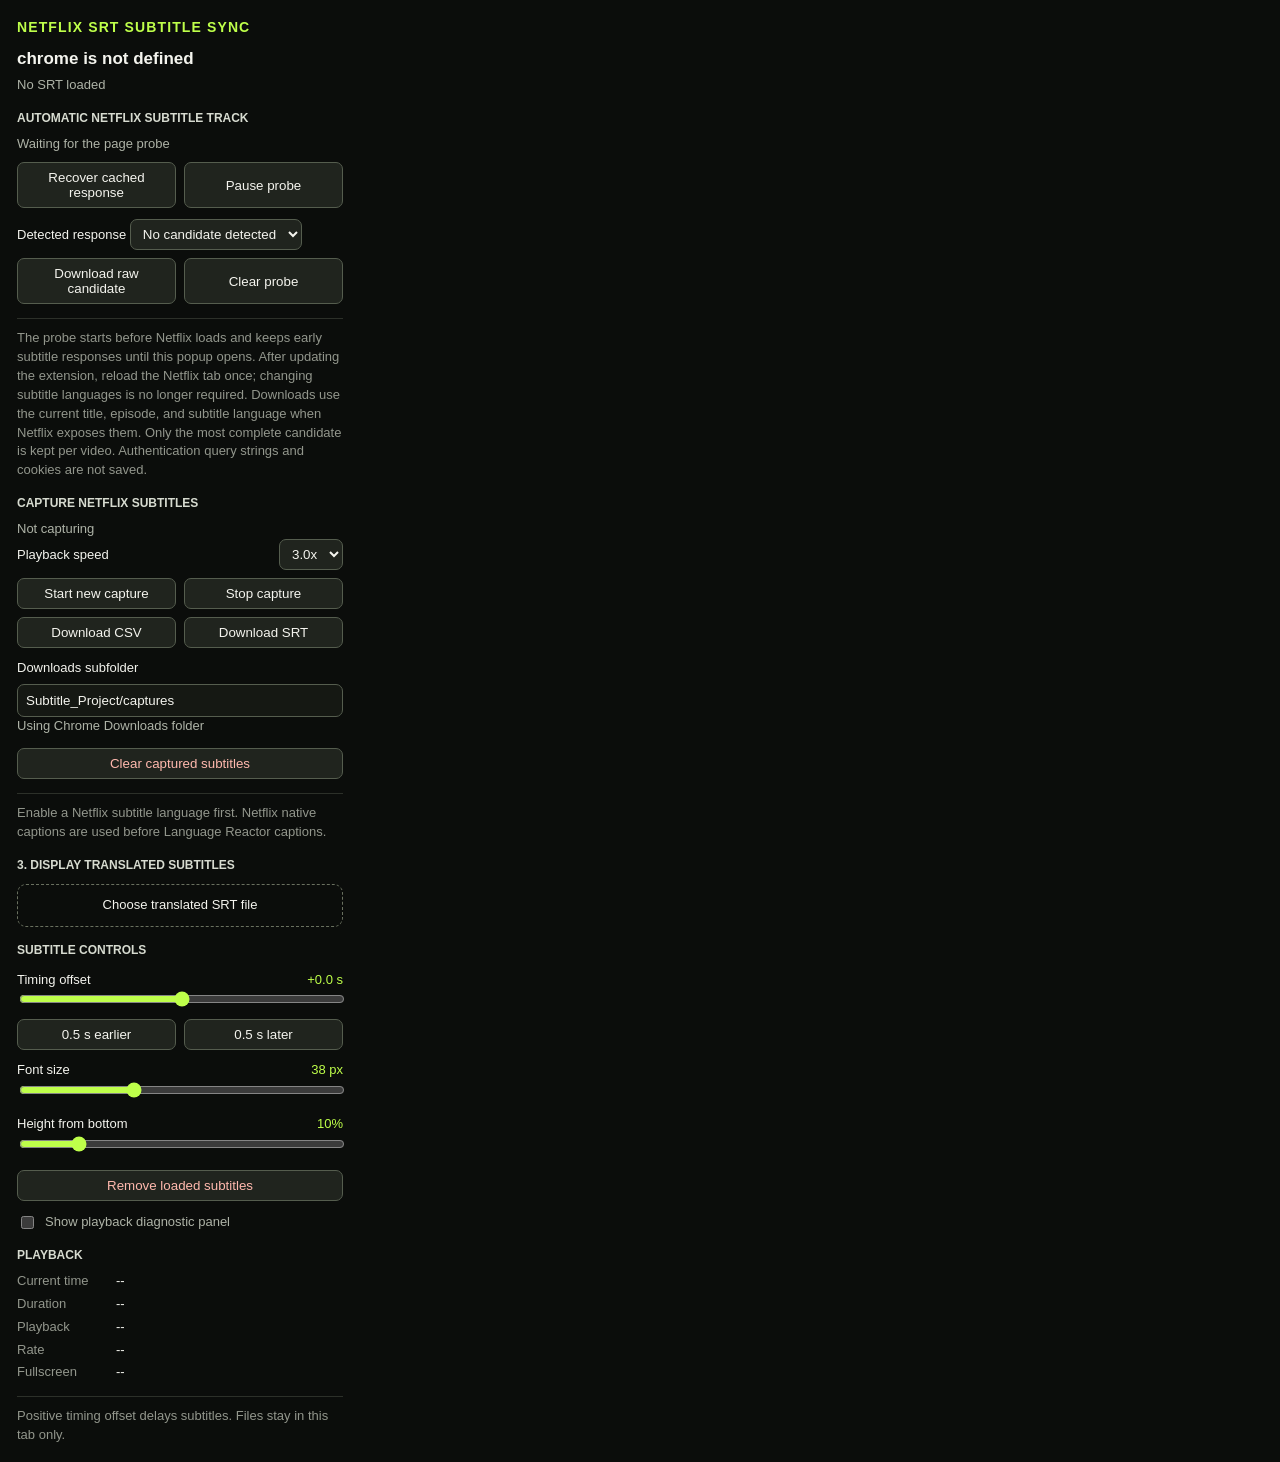
==== chrome_extension/popup.html @ 33a21f33 "feat: add Netflix subtitle capture and translation workflow" ====
<!doctype html>
<html lang="en">
  <head>
    <meta charset="utf-8" />
    <meta name="viewport" content="width=device-width, initial-scale=1" />
    <title>Subtitle Sync</title>
    <style>
      :root { color-scheme: dark; }
      * { box-sizing: border-box; }
      body {
        width: 360px;
        margin: 0;
        background: #0b0d0b;
        color: #f4f4ee;
        font: 13px/1.45 Arial, sans-serif;
      }
      main { padding: 17px; }
      h1 { color: #beff4a; font-size: 14px; letter-spacing: 0.08em; margin: 0 0 10px; }
      h2 { color: #d7dbd0; font-size: 12px; margin: 15px 0 8px; text-transform: uppercase; }
      #status { font-size: 17px; font-weight: 700; margin-bottom: 4px; }
      #fileStatus { color: #aeb3a7; min-height: 19px; overflow-wrap: anywhere; }
      .file-picker {
        display: block;
        border: 1px dashed #69705f;
        border-radius: 9px;
        cursor: pointer;
        margin-top: 10px;
        padding: 11px;
        text-align: center;
      }
      .file-picker:hover { border-color: #beff4a; }
      input[type="file"] { display: none; }
      .control { margin-top: 11px; }
      .control-row { align-items: center; display: flex; gap: 8px; }
      .control-row label { flex: 1; }
      output { color: #beff4a; min-width: 56px; text-align: right; }
      input[type="range"] { width: 100%; accent-color: #beff4a; }
      button {
        border: 1px solid #555d4e;
        border-radius: 7px;
        background: #20241e;
        color: #f4f4ee;
        cursor: pointer;
        padding: 7px 10px;
      }
      button:hover { border-color: #beff4a; }
      .offset-actions { display: grid; grid-template-columns: 1fr 1fr; gap: 8px; margin-top: 6px; }
      .capture-actions { display: grid; grid-template-columns: 1fr 1fr; gap: 8px; margin-top: 8px; }
      .capture-status { color: #aeb3a7; min-height: 19px; }
      select {
        border: 1px solid #555d4e;
        border-radius: 7px;
        background: #20241e;
        color: #f4f4ee;
        padding: 6px 8px;
      }
      input[type="text"] {
        width: 100%;
        border: 1px solid #555d4e;
        border-radius: 7px;
        background: #151813;
        color: #f4f4ee;
        margin-top: 6px;
        padding: 8px;
      }
      button:disabled { cursor: not-allowed; opacity: 0.45; }
      .clear { color: #ffb9ae; margin-top: 12px; width: 100%; }
      .toggle { align-items: center; color: #aeb3a7; display: flex; gap: 8px; margin-top: 12px; }
      .toggle input { accent-color: #beff4a; }
      dl { display: grid; grid-template-columns: 92px 1fr; gap: 4px 7px; margin: 0; }
      dt { color: #92968c; }
      dd { margin: 0; overflow: hidden; text-overflow: ellipsis; white-space: nowrap; }
      .note { border-top: 1px solid #2c3029; color: #92968c; margin-top: 14px; padding-top: 10px; }
      .error { color: #ff9f91 !important; }
    </style>
  </head>
  <body>
    <main>
      <h1>NETFLIX SRT SUBTITLE SYNC</h1>
      <div id="status">Checking active tab...</div>
      <div id="fileStatus">No SRT loaded</div>

      <h2>Automatic Netflix subtitle track</h2>
      <div id="trackProbeStatus" class="capture-status">Waiting for the page probe</div>
      <div class="capture-actions">
        <button id="startTrackProbe" type="button">Recover cached response</button>
        <button id="stopTrackProbe" type="button">Pause probe</button>
      </div>
      <div class="control">
        <label for="trackCandidate">Detected response</label>
        <select id="trackCandidate">
          <option value="">No candidate detected</option>
        </select>
      </div>
      <div class="capture-actions">
        <button id="downloadTrackCandidate" type="button">Download raw candidate</button>
        <button id="clearTrackProbe" type="button">Clear probe</button>
      </div>
      <div class="note">
        The probe starts before Netflix loads and keeps early subtitle responses until this popup
        opens. After updating the extension, reload the Netflix tab once; changing subtitle
        languages is no longer required. Downloads use the current title, episode, and subtitle
        language when Netflix exposes them. Only the most complete candidate is kept per video.
        Authentication query strings and cookies are not saved.
      </div>

      <h2>Capture Netflix subtitles</h2>
      <div id="captureStatus" class="capture-status">Not capturing</div>
      <div class="control-row">
        <label for="captureRate">Playback speed</label>
        <select id="captureRate">
          <option value="1">1.0x</option>
          <option value="1.5">1.5x</option>
          <option value="2">2.0x</option>
          <option value="3" selected>3.0x</option>
        </select>
      </div>
      <div class="capture-actions">
        <button id="startCapture" type="button">Start new capture</button>
        <button id="stopCapture" type="button">Stop capture</button>
        <button id="downloadCsv" type="button">Download CSV</button>
        <button id="downloadSrt" type="button">Download SRT</button>
      </div>
      <div class="control">
        <label for="downloadFolder">Downloads subfolder</label>
        <input
          id="downloadFolder"
          type="text"
          value="Subtitle_Project/captures"
          placeholder="Subtitle_Project/captures"
        />
        <div id="downloadFolderStatus" class="capture-status">Saved automatically</div>
      </div>
      <button id="clearCapture" class="clear" type="button">Clear captured subtitles</button>
      <div class="note">
        Enable a Netflix subtitle language first. Netflix native captions are used before
        Language Reactor captions.
      </div>

      <h2>3. Display translated subtitles</h2>
      <label class="file-picker" for="srtFile">Choose translated SRT file</label>
      <input id="srtFile" type="file" accept=".srt,application/x-subrip,text/plain" />

      <h2>Subtitle controls</h2>
      <div class="control">
        <div class="control-row">
          <label for="offset">Timing offset</label>
          <output id="offsetValue">+0.0 s</output>
        </div>
        <input id="offset" type="range" min="-30" max="30" step="0.1" value="0" />
        <div class="offset-actions">
          <button type="button" data-offset-delta="-0.5">0.5 s earlier</button>
          <button type="button" data-offset-delta="0.5">0.5 s later</button>
        </div>
      </div>

      <div class="control">
        <div class="control-row">
          <label for="fontSize">Font size</label>
          <output id="fontSizeValue">38 px</output>
        </div>
        <input id="fontSize" type="range" min="20" max="72" step="1" value="38" />
      </div>

      <div class="control">
        <div class="control-row">
          <label for="bottom">Height from bottom</label>
          <output id="bottomValue">10%</output>
        </div>
        <input id="bottom" type="range" min="3" max="45" step="1" value="10" />
      </div>

      <button id="clear" class="clear" type="button">Remove loaded subtitles</button>
      <label class="toggle">
        <input id="showDiagnostics" type="checkbox" />
        Show playback diagnostic panel
      </label>

      <h2>Playback</h2>
      <dl>
        <dt>Current time</dt><dd id="time">--</dd>
        <dt>Duration</dt><dd id="duration">--</dd>
        <dt>Playback</dt><dd id="playback">--</dd>
        <dt>Rate</dt><dd id="rate">--</dd>
        <dt>Fullscreen</dt><dd id="fullscreen">--</dd>
      </dl>
      <div class="note">Positive timing offset delays subtitles. Files stay in this tab only.</div>
    </main>
    <script src="popup.js"></script>
  </body>
</html>
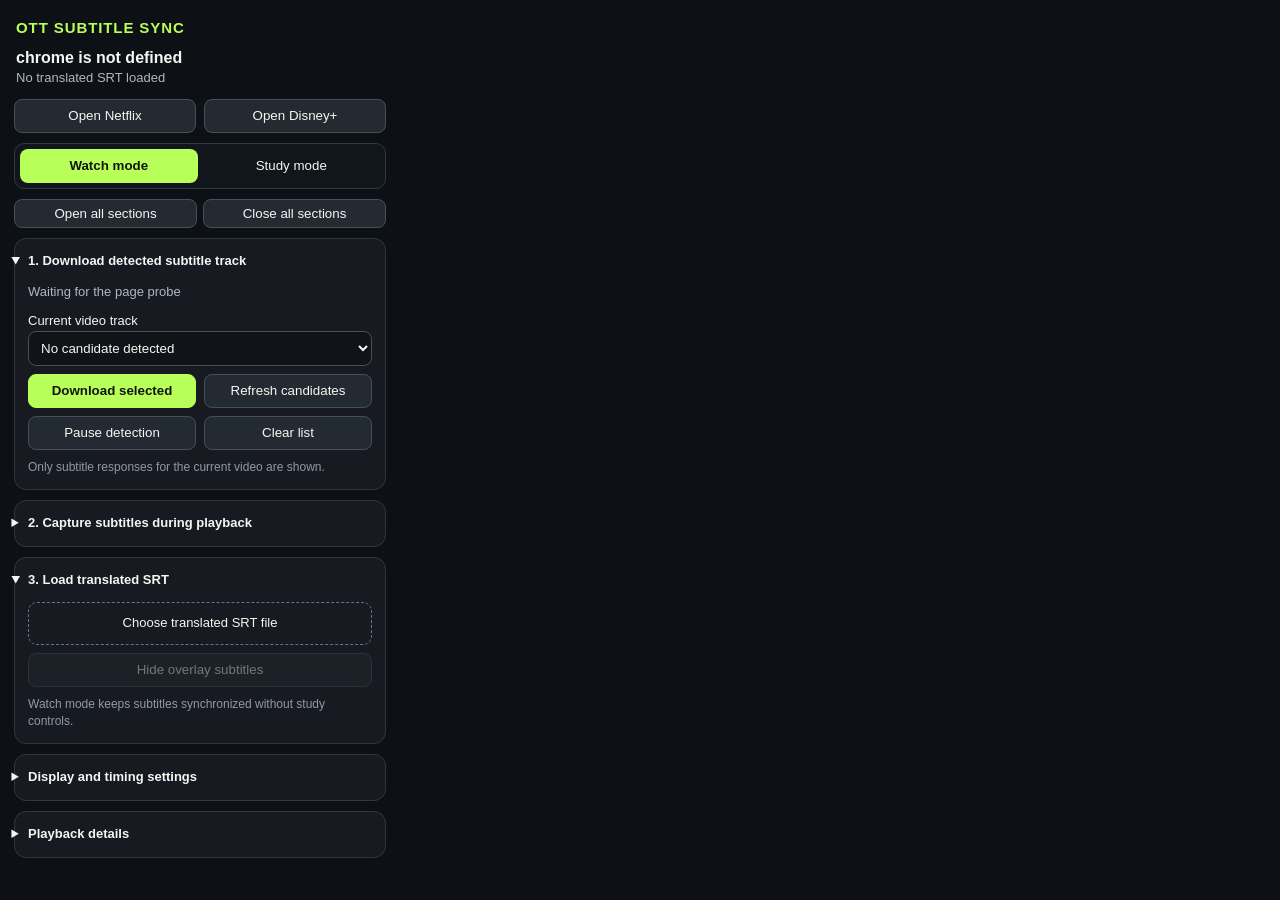
==== commit 92a6ca06: "feat: add customer access and Cloud Run deployment" ====
--- a/chrome_extension/popup.html
+++ b/chrome_extension/popup.html
@@ -5,186 +5,192 @@
     <meta name="viewport" content="width=device-width, initial-scale=1" />
     <title>Subtitle Sync</title>
     <style>
-      :root { color-scheme: dark; }
+      :root { color-scheme: dark; --accent: #b9ff5a; --panel: #171b21; --line: #303740; }
       * { box-sizing: border-box; }
-      body {
-        width: 360px;
-        margin: 0;
-        background: #0b0d0b;
-        color: #f4f4ee;
-        font: 13px/1.45 Arial, sans-serif;
-      }
-      main { padding: 17px; }
-      h1 { color: #beff4a; font-size: 14px; letter-spacing: 0.08em; margin: 0 0 10px; }
-      h2 { color: #d7dbd0; font-size: 12px; margin: 15px 0 8px; text-transform: uppercase; }
-      #status { font-size: 17px; font-weight: 700; margin-bottom: 4px; }
-      #fileStatus { color: #aeb3a7; min-height: 19px; overflow-wrap: anywhere; }
-      .file-picker {
-        display: block;
-        border: 1px dashed #69705f;
-        border-radius: 9px;
-        cursor: pointer;
-        margin-top: 10px;
-        padding: 11px;
-        text-align: center;
-      }
-      .file-picker:hover { border-color: #beff4a; }
-      input[type="file"] { display: none; }
-      .control { margin-top: 11px; }
+      body { width: 400px; margin: 0; background: #0d1014; color: #f4f6f1; font: 13px/1.45 Arial, sans-serif; }
+      main { display: grid; gap: 10px; padding: 14px; }
+      h1 { color: var(--accent); font-size: 15px; letter-spacing: .06em; margin: 0; }
+      h2, summary { color: #f4f6f1; font-size: 13px; font-weight: 700; margin: 0; }
+      summary { cursor: pointer; list-style-position: outside; }
+      details[open] summary { margin-bottom: 12px; }
+      .app-header { padding: 3px 2px 1px; }
+      #status { font-size: 16px; font-weight: 700; margin-top: 7px; }
+      #fileStatus { color: #aeb7c1; min-height: 19px; overflow-wrap: anywhere; }
+      .section { background: var(--panel); border: 1px solid var(--line); border-radius: 12px; padding: 13px; }
+      .site-actions, .capture-actions, .offset-actions { display: grid; grid-template-columns: 1fr 1fr; gap: 8px; }
+      .mode-switch { background: #11161b; border: 1px solid var(--line); border-radius: 10px; display: grid; grid-template-columns: 1fr 1fr; gap: 5px; padding: 5px; }
+      .mode-switch button { background: transparent; border-color: transparent; }
+      .mode-switch button.active { background: var(--accent); color: #10150d; font-weight: 700; }
+      .section-actions { display: grid; grid-template-columns: 1fr 1fr; gap: 6px; }
+      .section-actions button { min-height: 29px; padding: 4px 8px; }
+      body[data-viewing-mode="watch"] .study-only { display: none !important; }
+      body[data-viewing-mode="study"] .watch-only { display: none !important; }
+      button { min-height: 34px; border: 1px solid #46505a; border-radius: 8px; background: #242a31; color: #f4f6f1; cursor: pointer; padding: 7px 10px; }
+      button:hover { border-color: var(--accent); }
+      button.primary { background: var(--accent); border-color: var(--accent); color: #10150d; font-weight: 700; }
+      button:disabled { cursor: not-allowed; opacity: .42; }
+      .control { margin-top: 10px; }
       .control-row { align-items: center; display: flex; gap: 8px; }
       .control-row label { flex: 1; }
-      output { color: #beff4a; min-width: 56px; text-align: right; }
-      input[type="range"] { width: 100%; accent-color: #beff4a; }
-      button {
-        border: 1px solid #555d4e;
-        border-radius: 7px;
-        background: #20241e;
-        color: #f4f4ee;
-        cursor: pointer;
-        padding: 7px 10px;
-      }
-      button:hover { border-color: #beff4a; }
-      .offset-actions { display: grid; grid-template-columns: 1fr 1fr; gap: 8px; margin-top: 6px; }
-      .capture-actions { display: grid; grid-template-columns: 1fr 1fr; gap: 8px; margin-top: 8px; }
-      .capture-status { color: #aeb3a7; min-height: 19px; }
-      select {
-        border: 1px solid #555d4e;
-        border-radius: 7px;
-        background: #20241e;
-        color: #f4f4ee;
-        padding: 6px 8px;
-      }
-      input[type="text"] {
-        width: 100%;
-        border: 1px solid #555d4e;
-        border-radius: 7px;
-        background: #151813;
-        color: #f4f4ee;
-        margin-top: 6px;
-        padding: 8px;
-      }
-      button:disabled { cursor: not-allowed; opacity: 0.45; }
-      .clear { color: #ffb9ae; margin-top: 12px; width: 100%; }
-      .toggle { align-items: center; color: #aeb3a7; display: flex; gap: 8px; margin-top: 12px; }
-      .toggle input { accent-color: #beff4a; }
-      dl { display: grid; grid-template-columns: 92px 1fr; gap: 4px 7px; margin: 0; }
-      dt { color: #92968c; }
+      .capture-actions, .offset-actions { margin-top: 8px; }
+      .capture-status, .muted { color: #aeb7c1; min-height: 19px; }
+      select, input[type="text"], input[type="search"], input[type="number"] { width: 100%; border: 1px solid #46505a; border-radius: 8px; background: #101419; color: #f4f6f1; padding: 8px; }
+      #captureRate { width: auto; }
+      input[type="range"] { width: 100%; accent-color: var(--accent); }
+      input[type="file"] { display: none; }
+      output { color: var(--accent); min-width: 58px; text-align: right; }
+      .file-picker { display: block; border: 1px dashed #687581; border-radius: 9px; cursor: pointer; margin-top: 10px; padding: 11px; text-align: center; }
+      .file-picker:hover { border-color: var(--accent); }
+      .overlay-toggle { margin-top: 8px; width: 100%; }
+      .divider { border: 0; border-top: 1px solid var(--line); margin: 12px 0; }
+      .note { color: #8f9aa5; font-size: 12px; margin: 9px 0 0; }
+      .clear { color: #ffb9ae; margin-top: 10px; width: 100%; }
+      .toggle { align-items: center; color: #aeb7c1; display: flex; gap: 8px; margin-top: 11px; }
+      .toggle input { accent-color: var(--accent); }
+      .repeat-toolbar { align-items: center; display: flex; gap: 8px; justify-content: space-between; margin: 9px 0 7px; }
+      .study-settings { align-items: center; display: grid; gap: 8px; grid-template-columns: 1fr 84px; margin-top: 10px; }
+      #repeatCount { width: 84px; }
+      .study-actions { display: grid; grid-template-columns: 1fr 1fr; gap: 8px; margin: 8px 0; }
+      #selectionStatus { color: #aeb7c1; font-size: 12px; }
+      #repeatStatus { color: #b8c3cc; font-size: 12px; }
+      #stopRepeat { min-height: 29px; padding: 4px 9px; }
+      .cue-list { display: grid; gap: 6px; max-height: 230px; overflow-y: auto; padding-right: 2px; }
+      .cue-item { display: grid; gap: 3px; min-height: 0; width: 100%; border: 1px solid #46505a; border-radius: 8px; background: #242a31; padding: 8px 10px; }
+      .cue-row { align-items: center; display: grid; gap: 7px; grid-template-columns: 22px 1fr; }
+      .cue-select { accent-color: var(--accent); height: 17px; margin: 0; width: 17px; }
+      .cue-item.active { border-color: var(--accent); box-shadow: 0 0 0 1px var(--accent) inset; }
+      .cue-time { color: var(--accent); font-size: 11px; font-variant-numeric: tabular-nums; }
+      .cue-text { overflow: hidden; text-overflow: ellipsis; white-space: nowrap; }
+      .empty-state { color: #8f9aa5; padding: 12px 4px; text-align: center; }
+      dl { display: grid; grid-template-columns: 92px 1fr; gap: 5px 8px; margin: 0; }
+      dt { color: #8f9aa5; }
       dd { margin: 0; overflow: hidden; text-overflow: ellipsis; white-space: nowrap; }
-      .note { border-top: 1px solid #2c3029; color: #92968c; margin-top: 14px; padding-top: 10px; }
       .error { color: #ff9f91 !important; }
     </style>
   </head>
-  <body>
+  <body data-viewing-mode="watch">
     <main>
-      <h1>NETFLIX SRT SUBTITLE SYNC</h1>
-      <div id="status">Checking active tab...</div>
-      <div id="fileStatus">No SRT loaded</div>
+      <header class="app-header">
+        <h1>OTT SUBTITLE SYNC</h1>
+        <div id="status">Checking active tab...</div>
+        <div id="fileStatus">No translated SRT loaded</div>
+      </header>
 
-      <h2>Automatic Netflix subtitle track</h2>
-      <div id="trackProbeStatus" class="capture-status">Waiting for the page probe</div>
-      <div class="capture-actions">
-        <button id="startTrackProbe" type="button">Recover cached response</button>
-        <button id="stopTrackProbe" type="button">Pause probe</button>
+      <nav class="site-actions" aria-label="OTT navigation">
+        <button id="openNetflix" type="button">Open Netflix</button>
+        <button id="openDisney" type="button">Open Disney+</button>
+      </nav>
+
+      <div class="mode-switch" role="group" aria-label="Viewing mode">
+        <button class="active" type="button" data-viewing-mode="watch">Watch mode</button>
+        <button type="button" data-viewing-mode="study">Study mode</button>
       </div>
-      <div class="control">
-        <label for="trackCandidate">Detected response</label>
-        <select id="trackCandidate">
-          <option value="">No candidate detected</option>
-        </select>
-      </div>
-      <div class="capture-actions">
-        <button id="downloadTrackCandidate" type="button">Download raw candidate</button>
-        <button id="clearTrackProbe" type="button">Clear probe</button>
-      </div>
-      <div class="note">
-        The probe starts before Netflix loads and keeps early subtitle responses until this popup
-        opens. After updating the extension, reload the Netflix tab once; changing subtitle
-        languages is no longer required. Downloads use the current title, episode, and subtitle
-        language when Netflix exposes them. Only the most complete candidate is kept per video.
-        Authentication query strings and cookies are not saved.
+      <div class="section-actions" aria-label="Panel sections">
+        <button id="expandAll" type="button">Open all sections</button>
+        <button id="collapseAll" type="button">Close all sections</button>
       </div>
 
-      <h2>Capture Netflix subtitles</h2>
-      <div id="captureStatus" class="capture-status">Not capturing</div>
-      <div class="control-row">
-        <label for="captureRate">Playback speed</label>
-        <select id="captureRate">
-          <option value="1">1.0x</option>
-          <option value="1.5">1.5x</option>
-          <option value="2">2.0x</option>
-          <option value="3" selected>3.0x</option>
-        </select>
-      </div>
-      <div class="capture-actions">
-        <button id="startCapture" type="button">Start new capture</button>
-        <button id="stopCapture" type="button">Stop capture</button>
-        <button id="downloadCsv" type="button">Download CSV</button>
-        <button id="downloadSrt" type="button">Download SRT</button>
-      </div>
-      <div class="control">
-        <label for="downloadFolder">Downloads subfolder</label>
-        <input
-          id="downloadFolder"
-          type="text"
-          value="Subtitle_Project/captures"
-          placeholder="Subtitle_Project/captures"
-        />
-        <div id="downloadFolderStatus" class="capture-status">Saved automatically</div>
-      </div>
-      <button id="clearCapture" class="clear" type="button">Clear captured subtitles</button>
-      <div class="note">
-        Enable a Netflix subtitle language first. Netflix native captions are used before
-        Language Reactor captions.
-      </div>
+      <details class="section" open>
+        <summary>1. Download detected subtitle track</summary>
+        <div id="trackProbeStatus" class="capture-status">Waiting for the page probe</div>
+        <div class="control">
+          <label for="trackCandidate">Current video track</label>
+          <select id="trackCandidate"><option value="">No candidate detected</option></select>
+        </div>
+        <div class="capture-actions">
+          <button id="downloadTrackCandidate" class="primary" type="button">Download selected</button>
+          <button id="startTrackProbe" type="button">Refresh candidates</button>
+          <button id="stopTrackProbe" type="button">Pause detection</button>
+          <button id="clearTrackProbe" type="button">Clear list</button>
+        </div>
+        <p class="note">Only subtitle responses for the current video are shown.</p>
+      </details>
 
-      <h2>3. Display translated subtitles</h2>
-      <label class="file-picker" for="srtFile">Choose translated SRT file</label>
-      <input id="srtFile" type="file" accept=".srt,application/x-subrip,text/plain" />
+      <details class="section">
+        <summary>2. Capture subtitles during playback</summary>
+        <div id="captureStatus" class="capture-status">Not capturing</div>
+        <div class="control-row">
+          <label for="captureRate">Playback speed</label>
+          <select id="captureRate">
+            <option value="1">1.0x</option><option value="1.5">1.5x</option>
+            <option value="2">2.0x</option><option value="3" selected>3.0x</option>
+          </select>
+        </div>
+        <div class="capture-actions">
+          <button id="startCapture" class="primary" type="button">Start capture</button>
+          <button id="stopCapture" type="button">Stop</button>
+          <button id="downloadCsv" type="button">Download CSV</button>
+          <button id="downloadSrt" type="button">Download SRT</button>
+        </div>
+        <div class="control">
+          <label for="downloadFolder">Downloads subfolder</label>
+          <input id="downloadFolder" type="text" value="Subtitle_Project/captures" />
+          <div id="downloadFolderStatus" class="capture-status">Saved automatically</div>
+        </div>
+        <button id="clearCapture" class="clear" type="button">Clear captured subtitles</button>
+      </details>
 
-      <h2>Subtitle controls</h2>
-      <div class="control">
-        <div class="control-row">
-          <label for="offset">Timing offset</label>
-          <output id="offsetValue">+0.0 s</output>
+      <details class="section" open>
+        <summary>3. Load translated SRT</summary>
+        <label class="file-picker" for="srtFile">Choose translated SRT file</label>
+        <input id="srtFile" type="file" accept=".srt,application/x-subrip,text/plain" />
+        <button id="toggleOverlay" class="overlay-toggle" type="button" disabled>Hide overlay subtitles</button>
+        <p class="note watch-only">Watch mode keeps subtitles synchronized without study controls.</p>
+        <div class="study-only">
+          <div class="study-settings">
+            <label for="repeatCount">Repeat each subtitle</label>
+            <input id="repeatCount" type="number" min="1" max="20" step="1" value="5" />
+          </div>
+          <div class="control">
+            <input id="cueSearch" type="search" placeholder="Search saved subtitles..." aria-label="Search saved subtitles" />
+          </div>
+          <div class="repeat-toolbar">
+            <span id="repeatStatus">Click subtitles on the video to save them.</span>
+            <button id="stopRepeat" type="button" disabled>Stop</button>
+          </div>
+          <div class="study-actions">
+            <button id="playSelected" class="primary" type="button" disabled>Play selected clips</button>
+            <button id="clearSelected" type="button" disabled>Clear selection</button>
+          </div>
+          <div id="selectionStatus">0 subtitles selected</div>
+          <div id="cueList" class="cue-list" aria-label="Saved subtitle cues">
+            <div class="empty-state">Load an SRT file to begin.</div>
+          </div>
         </div>
-        <input id="offset" type="range" min="-30" max="30" step="0.1" value="0" />
-        <div class="offset-actions">
-          <button type="button" data-offset-delta="-0.5">0.5 s earlier</button>
-          <button type="button" data-offset-delta="0.5">0.5 s later</button>
+      </details>
+
+      <details class="section">
+        <summary>Display and timing settings</summary>
+        <div class="control">
+          <div class="control-row"><label for="offset">Timing offset</label><output id="offsetValue">+0.0 s</output></div>
+          <input id="offset" type="range" min="-30" max="30" step="0.1" value="0" />
+          <div class="offset-actions">
+            <button type="button" data-offset-delta="-0.5">0.5 s earlier</button>
+            <button type="button" data-offset-delta="0.5">0.5 s later</button>
+          </div>
         </div>
-      </div>
+        <div class="control">
+          <div class="control-row"><label for="fontSize">Font size</label><output id="fontSizeValue">38 px</output></div>
+          <input id="fontSize" type="range" min="20" max="72" step="1" value="38" />
+        </div>
+        <div class="control">
+          <div class="control-row"><label for="bottom">Height from bottom</label><output id="bottomValue">10%</output></div>
+          <input id="bottom" type="range" min="3" max="45" step="1" value="10" />
+        </div>
+        <label class="toggle"><input id="showDiagnostics" type="checkbox" />Show playback diagnostic panel</label>
+        <button id="clear" class="clear" type="button">Remove loaded subtitles</button>
+      </details>
 
-      <div class="control">
-        <div class="control-row">
-          <label for="fontSize">Font size</label>
-          <output id="fontSizeValue">38 px</output>
-        </div>
-        <input id="fontSize" type="range" min="20" max="72" step="1" value="38" />
-      </div>
-
-      <div class="control">
-        <div class="control-row">
-          <label for="bottom">Height from bottom</label>
-          <output id="bottomValue">10%</output>
-        </div>
-        <input id="bottom" type="range" min="3" max="45" step="1" value="10" />
-      </div>
-
-      <button id="clear" class="clear" type="button">Remove loaded subtitles</button>
-      <label class="toggle">
-        <input id="showDiagnostics" type="checkbox" />
-        Show playback diagnostic panel
-      </label>
-
-      <h2>Playback</h2>
-      <dl>
-        <dt>Current time</dt><dd id="time">--</dd>
-        <dt>Duration</dt><dd id="duration">--</dd>
-        <dt>Playback</dt><dd id="playback">--</dd>
-        <dt>Rate</dt><dd id="rate">--</dd>
-        <dt>Fullscreen</dt><dd id="fullscreen">--</dd>
-      </dl>
-      <div class="note">Positive timing offset delays subtitles. Files stay in this tab only.</div>
+      <details class="section">
+        <summary>Playback details</summary>
+        <dl>
+          <dt>Current time</dt><dd id="time">--</dd>
+          <dt>Duration</dt><dd id="duration">--</dd>
+          <dt>Playback</dt><dd id="playback">--</dd>
+          <dt>Rate</dt><dd id="rate">--</dd>
+          <dt>Fullscreen</dt><dd id="fullscreen">--</dd>
+        </dl>
+      </details>
     </main>
     <script src="popup.js"></script>
   </body>
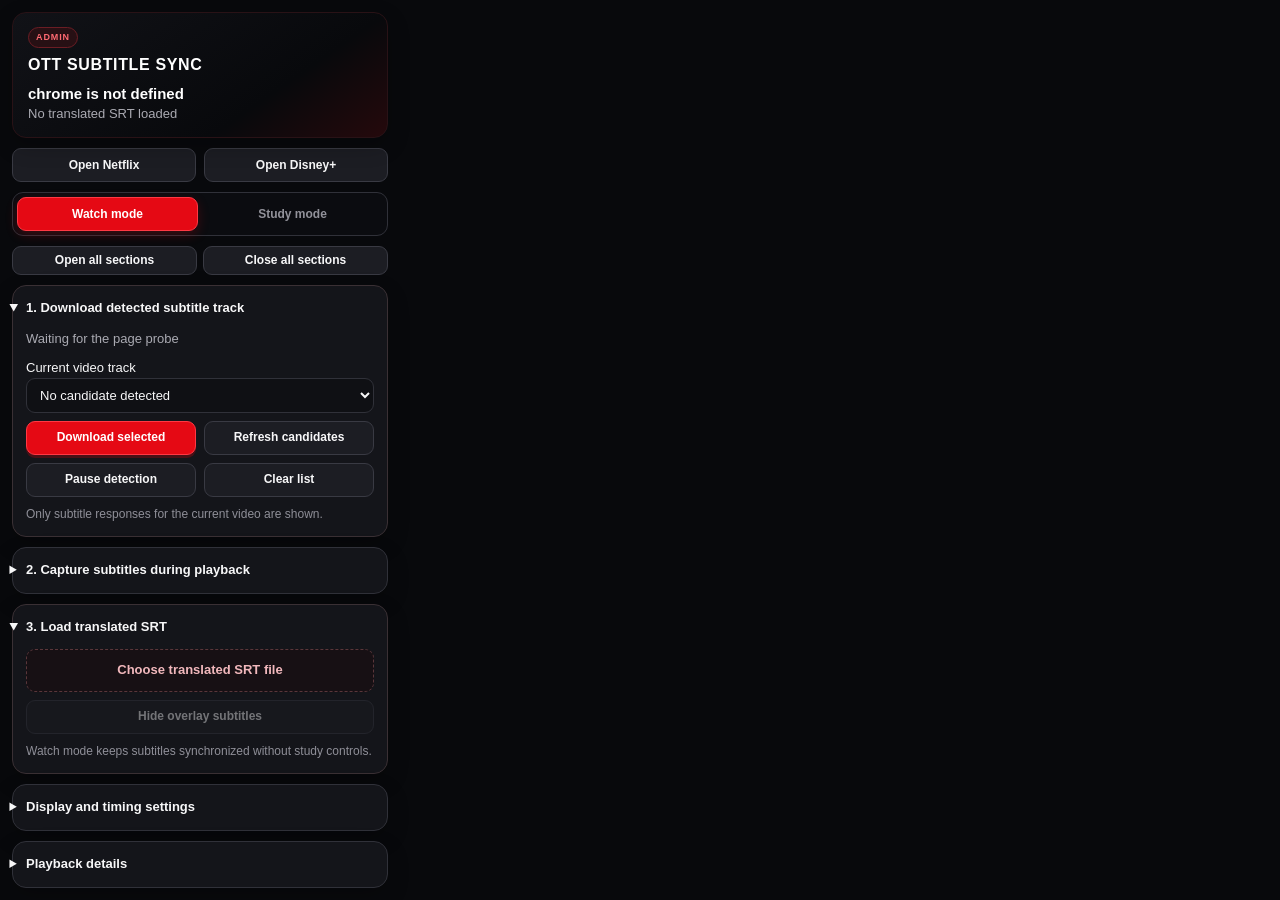
==== commit d7dc9106: "Apply shared dark red theme to admin popup" ====
--- a/chrome_extension/popup.html
+++ b/chrome_extension/popup.html
@@ -4,69 +4,7 @@
     <meta charset="utf-8" />
     <meta name="viewport" content="width=device-width, initial-scale=1" />
     <title>Subtitle Sync</title>
-    <style>
-      :root { color-scheme: dark; --accent: #b9ff5a; --panel: #171b21; --line: #303740; }
-      * { box-sizing: border-box; }
-      body { width: 400px; margin: 0; background: #0d1014; color: #f4f6f1; font: 13px/1.45 Arial, sans-serif; }
-      main { display: grid; gap: 10px; padding: 14px; }
-      h1 { color: var(--accent); font-size: 15px; letter-spacing: .06em; margin: 0; }
-      h2, summary { color: #f4f6f1; font-size: 13px; font-weight: 700; margin: 0; }
-      summary { cursor: pointer; list-style-position: outside; }
-      details[open] summary { margin-bottom: 12px; }
-      .app-header { padding: 3px 2px 1px; }
-      #status { font-size: 16px; font-weight: 700; margin-top: 7px; }
-      #fileStatus { color: #aeb7c1; min-height: 19px; overflow-wrap: anywhere; }
-      .section { background: var(--panel); border: 1px solid var(--line); border-radius: 12px; padding: 13px; }
-      .site-actions, .capture-actions, .offset-actions { display: grid; grid-template-columns: 1fr 1fr; gap: 8px; }
-      .mode-switch { background: #11161b; border: 1px solid var(--line); border-radius: 10px; display: grid; grid-template-columns: 1fr 1fr; gap: 5px; padding: 5px; }
-      .mode-switch button { background: transparent; border-color: transparent; }
-      .mode-switch button.active { background: var(--accent); color: #10150d; font-weight: 700; }
-      .section-actions { display: grid; grid-template-columns: 1fr 1fr; gap: 6px; }
-      .section-actions button { min-height: 29px; padding: 4px 8px; }
-      body[data-viewing-mode="watch"] .study-only { display: none !important; }
-      body[data-viewing-mode="study"] .watch-only { display: none !important; }
-      button { min-height: 34px; border: 1px solid #46505a; border-radius: 8px; background: #242a31; color: #f4f6f1; cursor: pointer; padding: 7px 10px; }
-      button:hover { border-color: var(--accent); }
-      button.primary { background: var(--accent); border-color: var(--accent); color: #10150d; font-weight: 700; }
-      button:disabled { cursor: not-allowed; opacity: .42; }
-      .control { margin-top: 10px; }
-      .control-row { align-items: center; display: flex; gap: 8px; }
-      .control-row label { flex: 1; }
-      .capture-actions, .offset-actions { margin-top: 8px; }
-      .capture-status, .muted { color: #aeb7c1; min-height: 19px; }
-      select, input[type="text"], input[type="search"], input[type="number"] { width: 100%; border: 1px solid #46505a; border-radius: 8px; background: #101419; color: #f4f6f1; padding: 8px; }
-      #captureRate { width: auto; }
-      input[type="range"] { width: 100%; accent-color: var(--accent); }
-      input[type="file"] { display: none; }
-      output { color: var(--accent); min-width: 58px; text-align: right; }
-      .file-picker { display: block; border: 1px dashed #687581; border-radius: 9px; cursor: pointer; margin-top: 10px; padding: 11px; text-align: center; }
-      .file-picker:hover { border-color: var(--accent); }
-      .overlay-toggle { margin-top: 8px; width: 100%; }
-      .divider { border: 0; border-top: 1px solid var(--line); margin: 12px 0; }
-      .note { color: #8f9aa5; font-size: 12px; margin: 9px 0 0; }
-      .clear { color: #ffb9ae; margin-top: 10px; width: 100%; }
-      .toggle { align-items: center; color: #aeb7c1; display: flex; gap: 8px; margin-top: 11px; }
-      .toggle input { accent-color: var(--accent); }
-      .repeat-toolbar { align-items: center; display: flex; gap: 8px; justify-content: space-between; margin: 9px 0 7px; }
-      .study-settings { align-items: center; display: grid; gap: 8px; grid-template-columns: 1fr 84px; margin-top: 10px; }
-      #repeatCount { width: 84px; }
-      .study-actions { display: grid; grid-template-columns: 1fr 1fr; gap: 8px; margin: 8px 0; }
-      #selectionStatus { color: #aeb7c1; font-size: 12px; }
-      #repeatStatus { color: #b8c3cc; font-size: 12px; }
-      #stopRepeat { min-height: 29px; padding: 4px 9px; }
-      .cue-list { display: grid; gap: 6px; max-height: 230px; overflow-y: auto; padding-right: 2px; }
-      .cue-item { display: grid; gap: 3px; min-height: 0; width: 100%; border: 1px solid #46505a; border-radius: 8px; background: #242a31; padding: 8px 10px; }
-      .cue-row { align-items: center; display: grid; gap: 7px; grid-template-columns: 22px 1fr; }
-      .cue-select { accent-color: var(--accent); height: 17px; margin: 0; width: 17px; }
-      .cue-item.active { border-color: var(--accent); box-shadow: 0 0 0 1px var(--accent) inset; }
-      .cue-time { color: var(--accent); font-size: 11px; font-variant-numeric: tabular-nums; }
-      .cue-text { overflow: hidden; text-overflow: ellipsis; white-space: nowrap; }
-      .empty-state { color: #8f9aa5; padding: 12px 4px; text-align: center; }
-      dl { display: grid; grid-template-columns: 92px 1fr; gap: 5px 8px; margin: 0; }
-      dt { color: #8f9aa5; }
-      dd { margin: 0; overflow: hidden; text-overflow: ellipsis; white-space: nowrap; }
-      .error { color: #ff9f91 !important; }
-    </style>
+    <link rel="stylesheet" href="popup.css" />
   </head>
   <body data-viewing-mode="watch">
     <main>
--- a/chrome_extension/popup.css
+++ b/chrome_extension/popup.css
@@ -0,0 +1,195 @@
+:root {
+  color-scheme: dark;
+  --surface:#08090c;
+  --card:#14151a;
+  --card-alt:#101116;
+  --library:#0d0e12;
+  --track:#18191e;
+  --primary:#e50914;
+  --primary-dark:#b20710;
+  --text:#f7f7f8;
+  --muted:#aaaab2;
+  --border:#303139;
+  --input:#0f1014;
+  --selected:#2b1014;
+  --warning:#231013;
+  --ready:#102018;
+  --ready-border:#315b42;
+  --success:#79d992;
+}
+* { box-sizing:border-box; }
+body {
+  width:400px;
+  margin:0;
+  color:var(--text);
+  background:var(--surface);
+  font:13px/1.45 Inter,"Segoe UI",Arial,sans-serif;
+}
+main { display:grid; gap:10px; padding:12px; }
+h1 {
+  margin:0;
+  color:#fff;
+  font-size:16px;
+  letter-spacing:.04em;
+}
+h2,summary { margin:0; color:var(--text); font-size:13px; font-weight:800; }
+summary { cursor:pointer; list-style-position:outside; }
+details[open] summary { margin-bottom:12px; }
+.app-header {
+  position:relative;
+  overflow:hidden;
+  padding:14px 15px 13px;
+  border:1px solid #291216;
+  border-radius:14px;
+  background:linear-gradient(145deg,#111217 0%,#08090c 68%,#25090c 100%);
+  box-shadow:0 8px 22px rgba(0,0,0,.24);
+}
+.app-header::before {
+  content:"ADMIN";
+  display:inline-block;
+  margin-bottom:5px;
+  padding:3px 7px;
+  border:1px solid #6b1d24;
+  border-radius:999px;
+  color:#ff6a72;
+  background:#271014;
+  font-size:9px;
+  font-weight:900;
+  letter-spacing:.1em;
+}
+#status { margin-top:7px; color:#fff; font-size:15px; font-weight:800; }
+#fileStatus { min-height:19px; color:var(--muted); overflow-wrap:anywhere; }
+.section {
+  padding:13px;
+  border:1px solid var(--border);
+  border-radius:14px;
+  background:var(--card);
+  box-shadow:0 8px 22px rgba(0,0,0,.2);
+}
+.section[open] { border-color:#3a3034; }
+.section > summary { transition:color .12s ease; }
+.section > summary:hover { color:#ff7b82; }
+.site-actions,.capture-actions,.offset-actions { display:grid; grid-template-columns:1fr 1fr; gap:8px; }
+.mode-switch {
+  display:grid;
+  grid-template-columns:1fr 1fr;
+  gap:4px;
+  padding:4px;
+  border:1px solid var(--border);
+  border-radius:11px;
+  background:#0b0c10;
+}
+.mode-switch button { background:transparent; border-color:transparent; color:#92929a; }
+.mode-switch button.active {
+  color:#fff;
+  background:var(--primary);
+  border-color:#ff3944;
+  box-shadow:0 4px 12px rgba(229,9,20,.22);
+  font-weight:800;
+}
+.section-actions { display:grid; grid-template-columns:1fr 1fr; gap:6px; }
+.section-actions button { min-height:29px; padding:4px 8px; }
+body[data-viewing-mode="watch"] .study-only { display:none !important; }
+body[data-viewing-mode="study"] .watch-only { display:none !important; }
+button {
+  min-height:34px;
+  padding:7px 10px;
+  border:1px solid #393a43;
+  border-radius:9px;
+  color:var(--text);
+  background:#1c1d23;
+  cursor:pointer;
+  font:700 12px/1.2 Inter,"Segoe UI",Arial,sans-serif;
+  transition:transform .08s ease,filter .08s ease,background .12s ease,border-color .12s ease;
+}
+button:hover { border-color:#6e252a; background:#272026; filter:brightness(1.06); }
+button:active { transform:translateY(1px) scale(.985); }
+button.primary {
+  color:#fff;
+  background:var(--primary);
+  border-color:#ff3944;
+  box-shadow:0 3px 0 rgba(178,7,16,.34);
+  font-weight:800;
+}
+button.primary:hover { background:#f10b17; border-color:#ff5962; }
+button:disabled { cursor:not-allowed; opacity:.42; transform:none; }
+button:focus-visible,input:focus-visible,select:focus-visible,summary:focus-visible,.file-picker:focus-visible {
+  outline:3px solid rgba(229,9,20,.32);
+  outline-offset:2px;
+}
+.control { margin-top:10px; }
+.control-row { display:flex; align-items:center; gap:8px; }
+.control-row label { flex:1; }
+.capture-actions,.offset-actions { margin-top:8px; }
+.capture-status,.muted { min-height:19px; color:var(--muted); }
+select,input[type="text"],input[type="search"],input[type="number"] {
+  width:100%;
+  padding:8px 9px;
+  border:1px solid var(--border);
+  border-radius:9px;
+  color:var(--text);
+  background:var(--input);
+  font:inherit;
+}
+select:hover,input[type="text"]:hover,input[type="search"]:hover,input[type="number"]:hover { border-color:#4a3a3e; }
+select option { color:var(--text); background:var(--card); }
+#captureRate { width:auto; }
+input[type="range"] { width:100%; accent-color:var(--primary); }
+input[type="file"] { display:none; }
+output { min-width:58px; color:#ff737a; text-align:right; font-weight:800; }
+.file-picker {
+  display:block;
+  margin-top:10px;
+  padding:11px;
+  border:1px dashed #5a363a;
+  border-radius:9px;
+  color:#f1b8bc;
+  background:#171014;
+  cursor:pointer;
+  text-align:center;
+  font-weight:700;
+}
+.file-picker:hover { border-color:var(--primary); background:#211014; }
+.overlay-toggle { width:100%; margin-top:8px; }
+.divider { margin:12px 0; border:0; border-top:1px solid var(--border); }
+.note { margin:9px 0 0; color:#8f8f98; font-size:12px; }
+.clear {
+  width:100%;
+  margin-top:10px;
+  color:#ff9ba1;
+  background:#211014;
+  border-color:#5b1b21;
+}
+.clear:hover { border-color:#8a2932; background:#2b1015; }
+.toggle { display:flex; align-items:center; gap:8px; margin-top:11px; color:#c7c7cc; }
+.toggle input { accent-color:var(--primary); }
+.repeat-toolbar { display:flex; align-items:center; justify-content:space-between; gap:8px; margin:9px 0 7px; }
+.study-settings { display:grid; grid-template-columns:1fr 84px; align-items:center; gap:8px; margin-top:10px; }
+#repeatCount { width:84px; }
+.study-actions { display:grid; grid-template-columns:1fr 1fr; gap:8px; margin:8px 0; }
+#selectionStatus { color:var(--muted); font-size:12px; }
+#repeatStatus { color:#c2c2c8; font-size:12px; }
+#stopRepeat { min-height:29px; padding:4px 9px; }
+.cue-list { display:grid; gap:6px; max-height:230px; overflow-y:auto; padding-right:2px; scrollbar-color:#5c1d23 #101116; }
+.cue-item {
+  display:grid;
+  gap:3px;
+  min-height:0;
+  width:100%;
+  padding:8px 10px;
+  border:1px solid var(--border);
+  border-radius:9px;
+  color:var(--text);
+  background:var(--track);
+}
+.cue-item:hover { border-color:#6e252a; background:#211215; }
+.cue-row { display:grid; grid-template-columns:22px 1fr; align-items:center; gap:7px; }
+.cue-select { width:17px; height:17px; margin:0; accent-color:var(--primary); }
+.cue-item.active { border-color:var(--primary); background:var(--selected); box-shadow:0 0 0 1px var(--primary) inset; }
+.cue-time { color:#ff737a; font-size:11px; font-variant-numeric:tabular-nums; font-weight:800; }
+.cue-text { overflow:hidden; text-overflow:ellipsis; white-space:nowrap; }
+.empty-state { padding:12px 4px; color:#8f8f98; text-align:center; }
+dl { display:grid; grid-template-columns:92px 1fr; gap:5px 8px; margin:0; }
+dt { color:#8f8f98; }
+dd { margin:0; overflow:hidden; color:#e7e7ea; text-overflow:ellipsis; white-space:nowrap; }
+.error { color:#ff8f95 !important; }
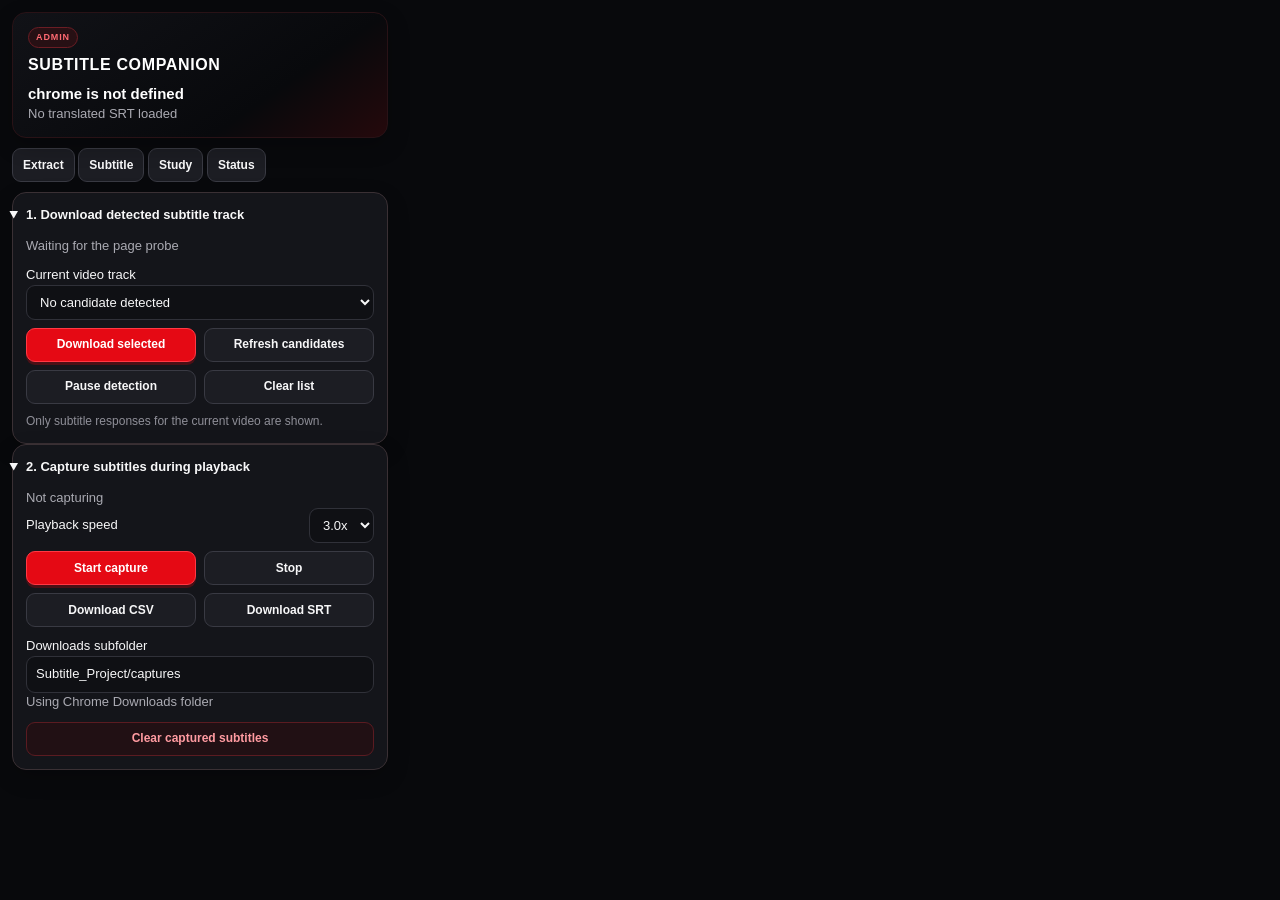
==== commit 424c7e41: "Split admin extension into functional tabs" ====
--- a/chrome_extension/popup.html
+++ b/chrome_extension/popup.html
@@ -3,78 +3,107 @@
   <head>
     <meta charset="utf-8" />
     <meta name="viewport" content="width=device-width, initial-scale=1" />
-    <title>Subtitle Sync</title>
+    <title>Subtitle Companion Admin</title>
     <link rel="stylesheet" href="popup.css" />
   </head>
   <body data-viewing-mode="watch">
     <main>
       <header class="app-header">
-        <h1>OTT SUBTITLE SYNC</h1>
+        <h1>SUBTITLE COMPANION</h1>
         <div id="status">Checking active tab...</div>
         <div id="fileStatus">No translated SRT loaded</div>
       </header>
 
-      <nav class="site-actions" aria-label="OTT navigation">
-        <button id="openNetflix" type="button">Open Netflix</button>
-        <button id="openDisney" type="button">Open Disney+</button>
+      <nav class="tab-bar" role="tablist" aria-label="Administrator extension sections">
+        <button class="tab-button active" type="button" role="tab" aria-selected="true" aria-controls="panelExtract" data-admin-tab="extract">Extract</button>
+        <button class="tab-button" type="button" role="tab" aria-selected="false" aria-controls="panelSubtitle" data-admin-tab="subtitle">Subtitle</button>
+        <button class="tab-button" type="button" role="tab" aria-selected="false" aria-controls="panelStudy" data-admin-tab="study">Study</button>
+        <button class="tab-button" type="button" role="tab" aria-selected="false" aria-controls="panelStatus" data-admin-tab="status">Status</button>
       </nav>
 
-      <div class="mode-switch" role="group" aria-label="Viewing mode">
-        <button class="active" type="button" data-viewing-mode="watch">Watch mode</button>
-        <button type="button" data-viewing-mode="study">Study mode</button>
-      </div>
-      <div class="section-actions" aria-label="Panel sections">
-        <button id="expandAll" type="button">Open all sections</button>
-        <button id="collapseAll" type="button">Close all sections</button>
-      </div>
+      <section id="panelExtract" class="tab-panel" role="tabpanel" data-admin-panel="extract">
+        <details class="section" open>
+          <summary>1. Download detected subtitle track</summary>
+          <div id="trackProbeStatus" class="capture-status">Waiting for the page probe</div>
+          <div class="control">
+            <label for="trackCandidate">Current video track</label>
+            <select id="trackCandidate"><option value="">No candidate detected</option></select>
+          </div>
+          <div class="capture-actions">
+            <button id="downloadTrackCandidate" class="primary" type="button">Download selected</button>
+            <button id="startTrackProbe" type="button">Refresh candidates</button>
+            <button id="stopTrackProbe" type="button">Pause detection</button>
+            <button id="clearTrackProbe" type="button">Clear list</button>
+          </div>
+          <p class="note">Only subtitle responses for the current video are shown.</p>
+        </details>
 
-      <details class="section" open>
-        <summary>1. Download detected subtitle track</summary>
-        <div id="trackProbeStatus" class="capture-status">Waiting for the page probe</div>
-        <div class="control">
-          <label for="trackCandidate">Current video track</label>
-          <select id="trackCandidate"><option value="">No candidate detected</option></select>
+        <details class="section" open>
+          <summary>2. Capture subtitles during playback</summary>
+          <div id="captureStatus" class="capture-status">Not capturing</div>
+          <div class="control-row">
+            <label for="captureRate">Playback speed</label>
+            <select id="captureRate">
+              <option value="1">1.0x</option><option value="1.5">1.5x</option>
+              <option value="2">2.0x</option><option value="3" selected>3.0x</option>
+            </select>
+          </div>
+          <div class="capture-actions">
+            <button id="startCapture" class="primary" type="button">Start capture</button>
+            <button id="stopCapture" type="button">Stop</button>
+            <button id="downloadCsv" type="button">Download CSV</button>
+            <button id="downloadSrt" type="button">Download SRT</button>
+          </div>
+          <div class="control">
+            <label for="downloadFolder">Downloads subfolder</label>
+            <input id="downloadFolder" type="text" value="Subtitle_Project/captures" />
+            <div id="downloadFolderStatus" class="capture-status">Saved automatically</div>
+          </div>
+          <button id="clearCapture" class="clear" type="button">Clear captured subtitles</button>
+        </details>
+      </section>
+
+      <section id="panelSubtitle" class="tab-panel" role="tabpanel" data-admin-panel="subtitle" hidden>
+        <details class="section" open>
+          <summary>3. Load translated SRT</summary>
+          <label class="file-picker" for="srtFile">Choose translated SRT file</label>
+          <input id="srtFile" type="file" accept=".srt,application/x-subrip,text/plain" />
+          <button id="toggleOverlay" class="overlay-toggle" type="button" disabled>Hide overlay subtitles</button>
+          <p class="note">Load a translated SRT locally to preview it over the active video.</p>
+        </details>
+
+        <details class="section" open>
+          <summary>Display and timing settings</summary>
+          <div class="control">
+            <div class="control-row"><label for="offset">Timing offset</label><output id="offsetValue">+0.0 s</output></div>
+            <input id="offset" type="range" min="-30" max="30" step="0.1" value="0" />
+            <div class="offset-actions">
+              <button type="button" data-offset-delta="-0.5">0.5 s earlier</button>
+              <button type="button" data-offset-delta="0.5">0.5 s later</button>
+            </div>
+          </div>
+          <div class="control">
+            <div class="control-row"><label for="fontSize">Font size</label><output id="fontSizeValue">38 px</output></div>
+            <input id="fontSize" type="range" min="20" max="72" step="1" value="38" />
+          </div>
+          <div class="control">
+            <div class="control-row"><label for="bottom">Height from bottom</label><output id="bottomValue">10%</output></div>
+            <input id="bottom" type="range" min="3" max="45" step="1" value="10" />
+          </div>
+          <label class="toggle"><input id="showDiagnostics" type="checkbox" />Show playback diagnostic panel</label>
+          <button id="clear" class="clear" type="button">Remove loaded subtitles</button>
+        </details>
+      </section>
+
+      <section id="panelStudy" class="tab-panel" role="tabpanel" data-admin-panel="study" hidden>
+        <div class="mode-switch" role="group" aria-label="Viewing mode">
+          <button class="active" type="button" data-viewing-mode="watch">Watch mode</button>
+          <button type="button" data-viewing-mode="study">Study mode</button>
         </div>
-        <div class="capture-actions">
-          <button id="downloadTrackCandidate" class="primary" type="button">Download selected</button>
-          <button id="startTrackProbe" type="button">Refresh candidates</button>
-          <button id="stopTrackProbe" type="button">Pause detection</button>
-          <button id="clearTrackProbe" type="button">Clear list</button>
-        </div>
-        <p class="note">Only subtitle responses for the current video are shown.</p>
-      </details>
+        <p class="study-hint watch-only">Switch to Study mode to save subtitle lines from the video and replay selected clips.</p>
 
-      <details class="section">
-        <summary>2. Capture subtitles during playback</summary>
-        <div id="captureStatus" class="capture-status">Not capturing</div>
-        <div class="control-row">
-          <label for="captureRate">Playback speed</label>
-          <select id="captureRate">
-            <option value="1">1.0x</option><option value="1.5">1.5x</option>
-            <option value="2">2.0x</option><option value="3" selected>3.0x</option>
-          </select>
-        </div>
-        <div class="capture-actions">
-          <button id="startCapture" class="primary" type="button">Start capture</button>
-          <button id="stopCapture" type="button">Stop</button>
-          <button id="downloadCsv" type="button">Download CSV</button>
-          <button id="downloadSrt" type="button">Download SRT</button>
-        </div>
-        <div class="control">
-          <label for="downloadFolder">Downloads subfolder</label>
-          <input id="downloadFolder" type="text" value="Subtitle_Project/captures" />
-          <div id="downloadFolderStatus" class="capture-status">Saved automatically</div>
-        </div>
-        <button id="clearCapture" class="clear" type="button">Clear captured subtitles</button>
-      </details>
-
-      <details class="section" open>
-        <summary>3. Load translated SRT</summary>
-        <label class="file-picker" for="srtFile">Choose translated SRT file</label>
-        <input id="srtFile" type="file" accept=".srt,application/x-subrip,text/plain" />
-        <button id="toggleOverlay" class="overlay-toggle" type="button" disabled>Hide overlay subtitles</button>
-        <p class="note watch-only">Watch mode keeps subtitles synchronized without study controls.</p>
-        <div class="study-only">
+        <details class="section study-only" open>
+          <summary>Study subtitle clips</summary>
           <div class="study-settings">
             <label for="repeatCount">Repeat each subtitle</label>
             <input id="repeatCount" type="number" min="1" max="20" step="1" value="5" />
@@ -92,44 +121,39 @@
           </div>
           <div id="selectionStatus">0 subtitles selected</div>
           <div id="cueList" class="cue-list" aria-label="Saved subtitle cues">
-            <div class="empty-state">Load an SRT file to begin.</div>
+            <div class="empty-state">Load an SRT file, then click subtitles on the video to save them.</div>
+          </div>
+        </details>
+      </section>
+
+      <section id="panelStatus" class="tab-panel" role="tabpanel" data-admin-panel="status" hidden>
+        <nav class="site-actions" aria-label="OTT navigation">
+          <button id="openNetflix" type="button">Open Netflix</button>
+          <button id="openDisney" type="button">Open Disney+</button>
+        </nav>
+
+        <details class="section" open>
+          <summary>Playback details</summary>
+          <dl>
+            <dt>Current time</dt><dd id="time">--</dd>
+            <dt>Duration</dt><dd id="duration">--</dd>
+            <dt>Playback</dt><dd id="playback">--</dd>
+            <dt>Rate</dt><dd id="rate">--</dd>
+            <dt>Fullscreen</dt><dd id="fullscreen">--</dd>
+          </dl>
+        </details>
+
+        <div class="section status-actions-card">
+          <div class="status-actions-title">Section cards</div>
+          <p class="note">Open or close the detail cards across all tabs.</p>
+          <div class="section-actions" aria-label="Panel sections">
+            <button id="expandAll" type="button">Open all sections</button>
+            <button id="collapseAll" type="button">Close all sections</button>
           </div>
         </div>
-      </details>
-
-      <details class="section">
-        <summary>Display and timing settings</summary>
-        <div class="control">
-          <div class="control-row"><label for="offset">Timing offset</label><output id="offsetValue">+0.0 s</output></div>
-          <input id="offset" type="range" min="-30" max="30" step="0.1" value="0" />
-          <div class="offset-actions">
-            <button type="button" data-offset-delta="-0.5">0.5 s earlier</button>
-            <button type="button" data-offset-delta="0.5">0.5 s later</button>
-          </div>
-        </div>
-        <div class="control">
-          <div class="control-row"><label for="fontSize">Font size</label><output id="fontSizeValue">38 px</output></div>
-          <input id="fontSize" type="range" min="20" max="72" step="1" value="38" />
-        </div>
-        <div class="control">
-          <div class="control-row"><label for="bottom">Height from bottom</label><output id="bottomValue">10%</output></div>
-          <input id="bottom" type="range" min="3" max="45" step="1" value="10" />
-        </div>
-        <label class="toggle"><input id="showDiagnostics" type="checkbox" />Show playback diagnostic panel</label>
-        <button id="clear" class="clear" type="button">Remove loaded subtitles</button>
-      </details>
-
-      <details class="section">
-        <summary>Playback details</summary>
-        <dl>
-          <dt>Current time</dt><dd id="time">--</dd>
-          <dt>Duration</dt><dd id="duration">--</dd>
-          <dt>Playback</dt><dd id="playback">--</dd>
-          <dt>Rate</dt><dd id="rate">--</dd>
-          <dt>Fullscreen</dt><dd id="fullscreen">--</dd>
-        </dl>
-      </details>
+      </section>
     </main>
+    <script src="tabs.js"></script>
     <script src="popup.js"></script>
   </body>
 </html>
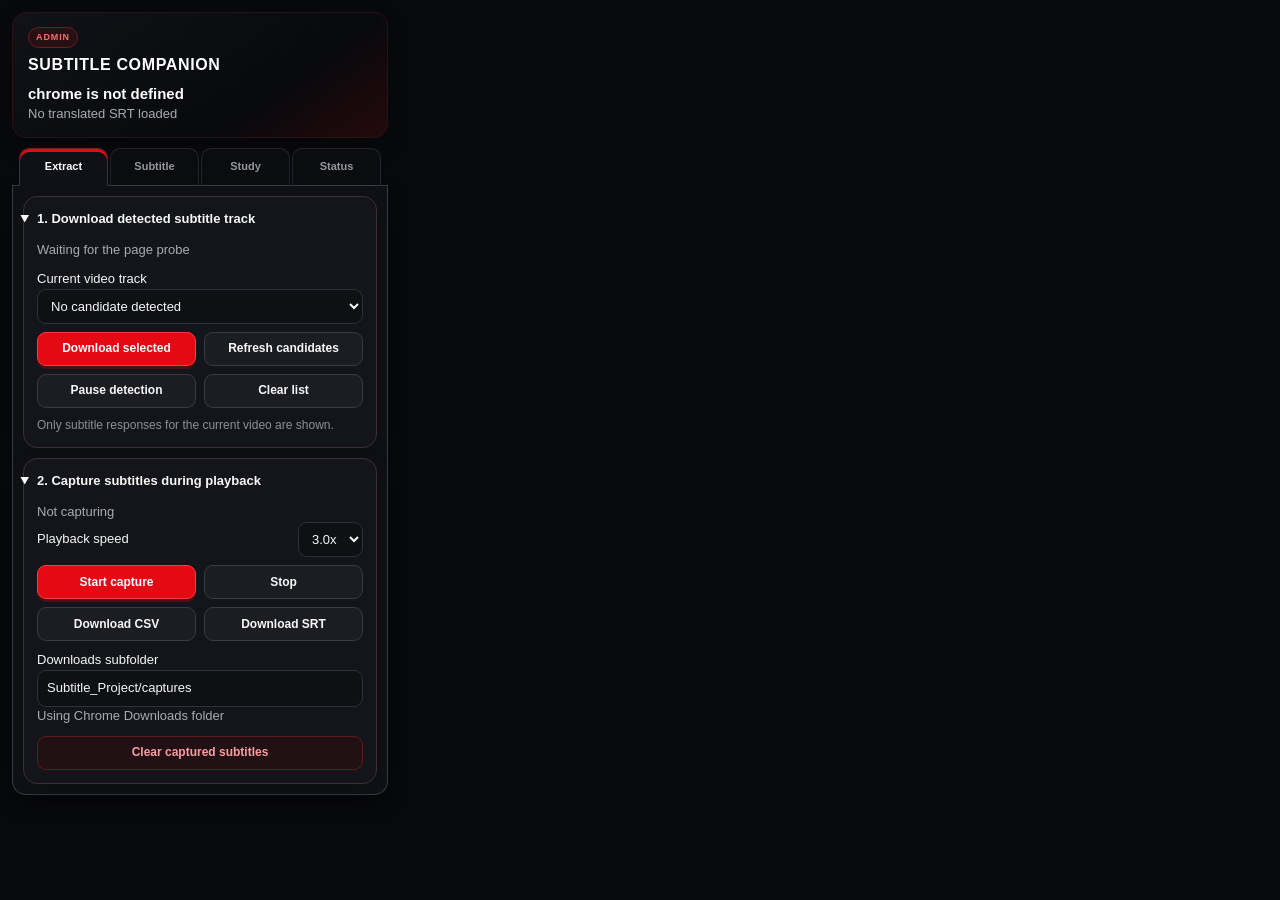
==== commit d181ca28: "Load connected tab styling in admin extension" ====
--- a/chrome_extension/popup.html
+++ b/chrome_extension/popup.html
@@ -5,6 +5,7 @@
     <meta name="viewport" content="width=device-width, initial-scale=1" />
     <title>Subtitle Companion Admin</title>
     <link rel="stylesheet" href="popup.css" />
+    <link rel="stylesheet" href="tabs.css" />
   </head>
   <body data-viewing-mode="watch">
     <main>
--- a/chrome_extension/tabs.css
+++ b/chrome_extension/tabs.css
@@ -0,0 +1,74 @@
+[hidden]{display:none!important}
+
+/* The admin popup has only header + tab strip + active panel as direct main children. */
+main{gap:0}
+.app-header{margin-bottom:10px}
+
+.tab-bar{
+  display:grid;
+  grid-template-columns:repeat(4,1fr);
+  align-items:end;
+  gap:2px;
+  margin:0;
+  padding:0 7px;
+  border:0;
+  border-bottom:1px solid #3a3b43;
+  border-radius:0;
+  background:transparent;
+  box-shadow:none;
+}
+.tab-button{
+  position:relative;
+  min-width:0;
+  min-height:38px;
+  margin:0 0 -1px;
+  padding:9px 4px 10px;
+  border:1px solid #24252c;
+  border-bottom-color:#3a3b43;
+  border-radius:10px 10px 0 0;
+  color:#96969e;
+  background:#0b0c10;
+  box-shadow:none;
+  font-size:11px;
+  font-weight:800;
+}
+.tab-button:hover{
+  color:#ffc0c4;
+  background:#171014;
+  border-color:#4c2429;
+  border-bottom-color:#3a3b43;
+}
+.tab-button.active{
+  z-index:2;
+  color:#fff;
+  background:#101116;
+  border-color:#6d2026 #6d2026 #101116;
+  box-shadow:inset 0 3px 0 var(--primary);
+}
+.tab-button.active::after{
+  content:"";
+  position:absolute;
+  right:0;
+  bottom:-3px;
+  left:0;
+  height:4px;
+  background:#101116;
+}
+.tab-panel{
+  display:grid;
+  gap:10px;
+  margin:0;
+  padding:10px;
+  border:1px solid #3a3b43;
+  border-top:0;
+  border-radius:0 0 14px 14px;
+  background:#101116;
+  box-shadow:0 8px 22px rgba(0,0,0,.22);
+  animation:adminTabIn .12s ease-out;
+}
+@keyframes adminTabIn{from{opacity:.55;transform:translateY(2px)}to{opacity:1;transform:none}}
+.study-hint{margin:0;padding:12px;border:1px solid var(--border);border-radius:12px;color:var(--muted);background:var(--card-alt);font-size:12px}
+.status-actions-card{display:grid;gap:8px}
+.status-actions-title{font-size:13px;font-weight:800}
+#panelStatus>.site-actions{margin-bottom:0}
+@media(max-width:410px){.tab-bar{padding-inline:4px}.tab-button{min-height:36px;font-size:10px;padding-inline:2px}.tab-panel{padding-inline:8px}}
